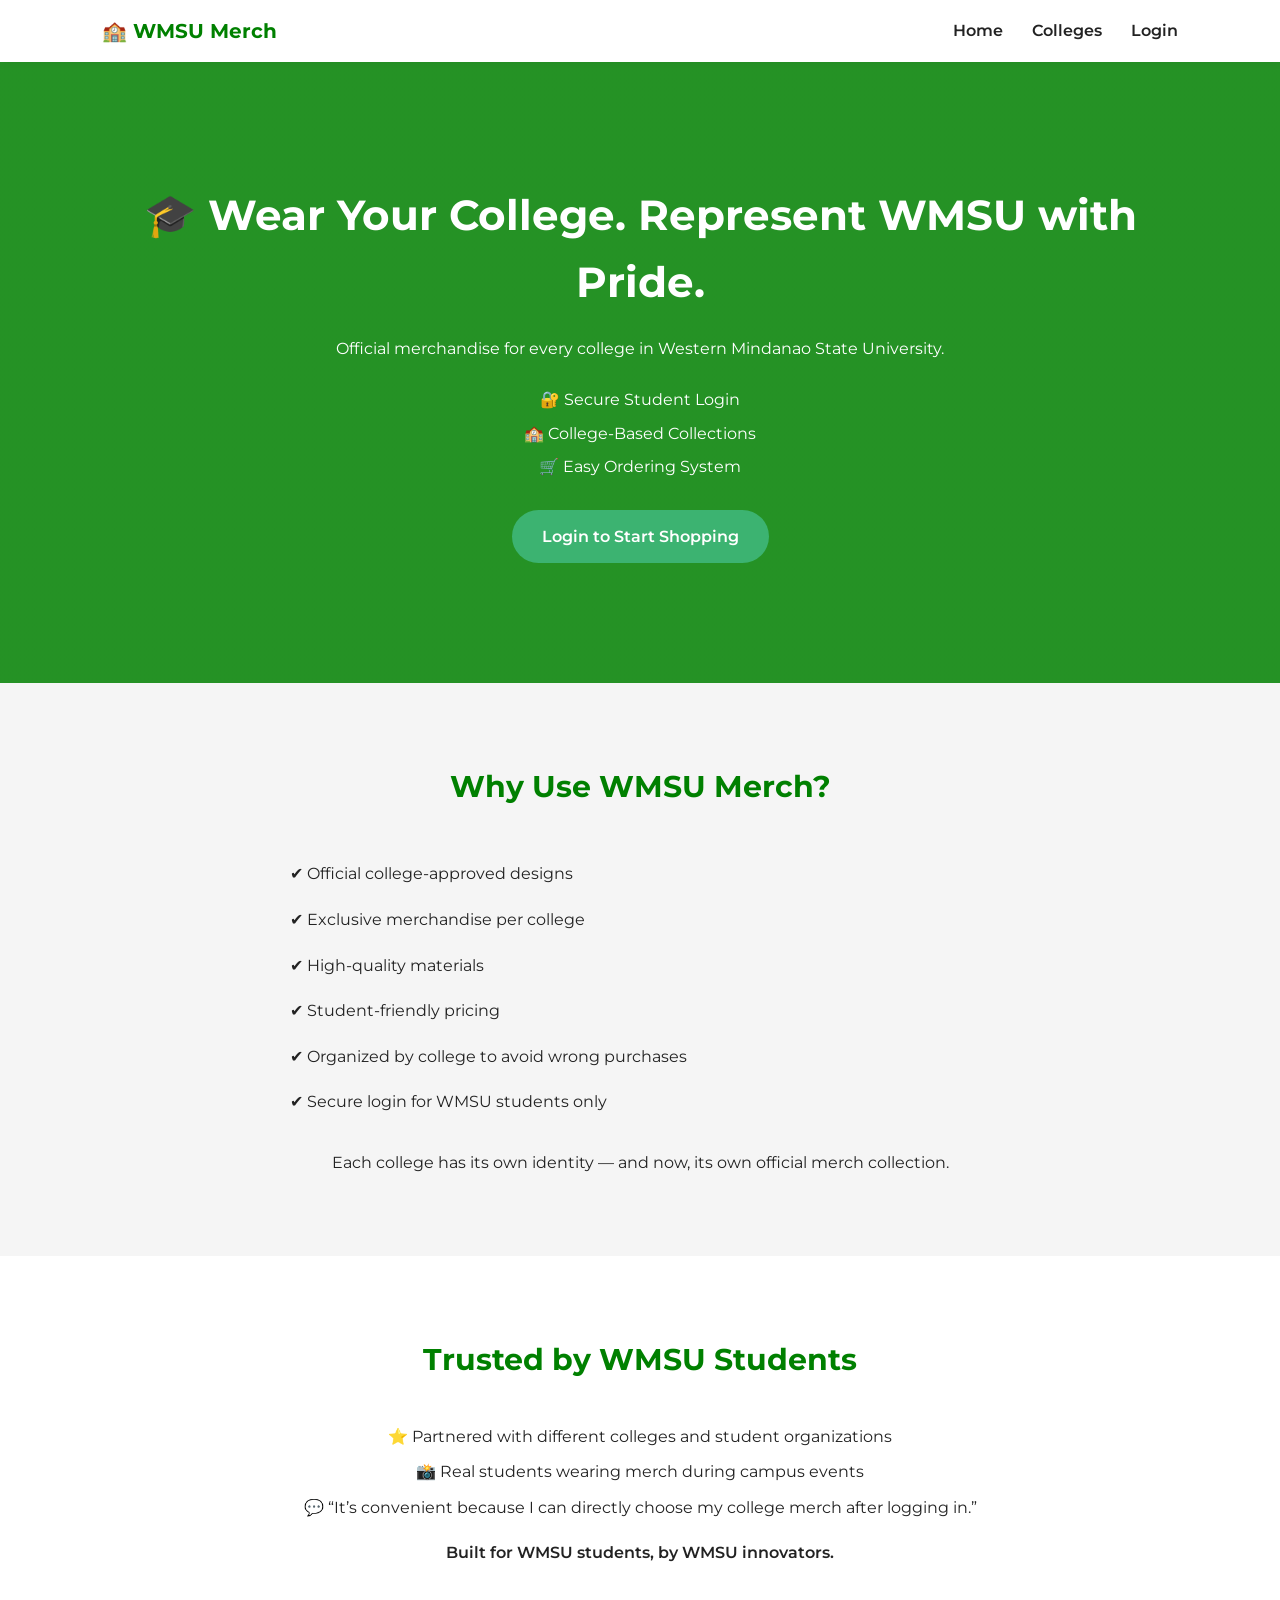
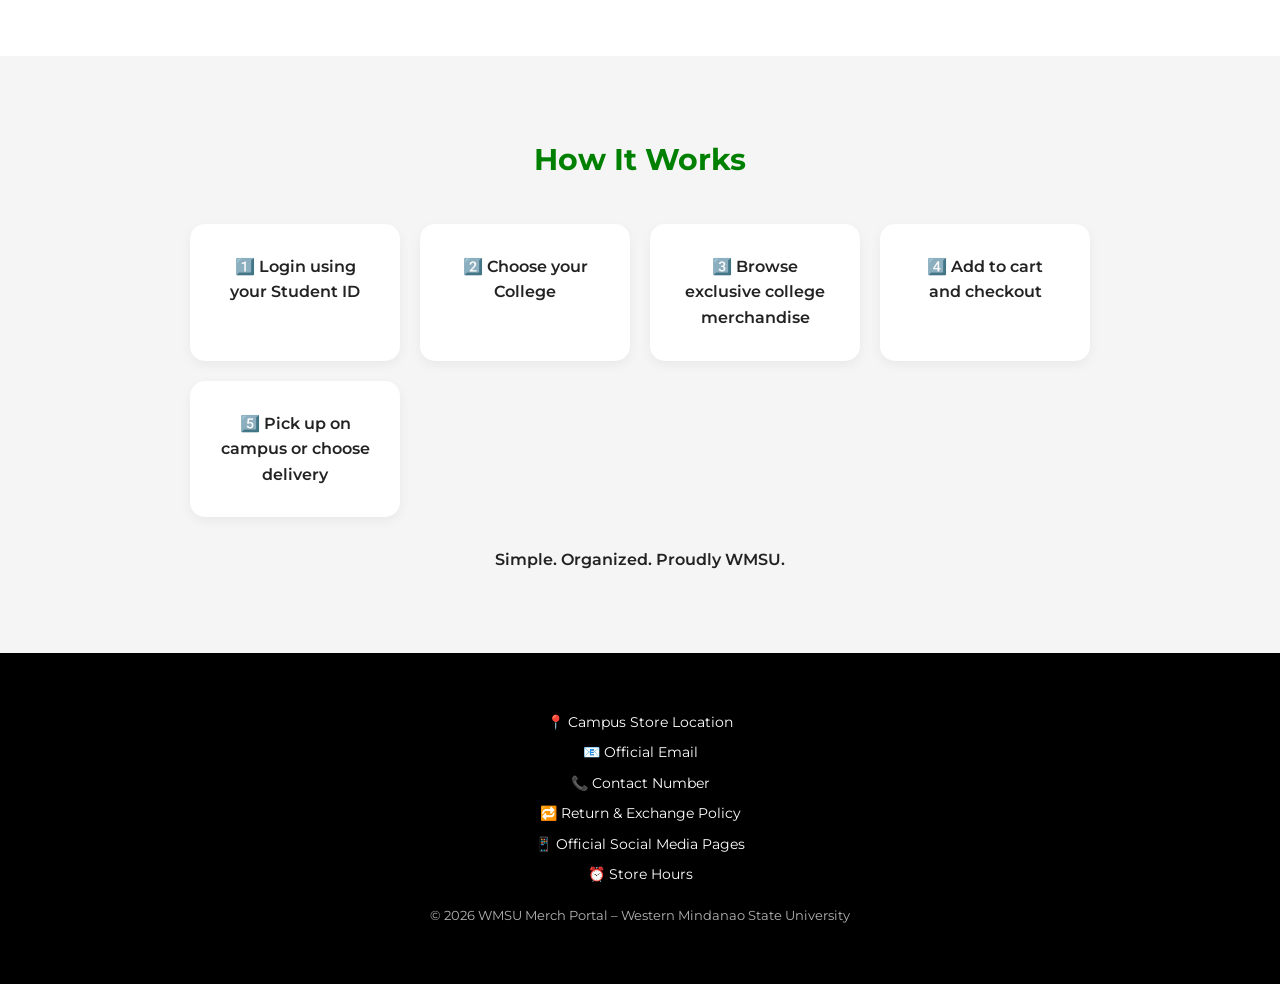
==== index.html @ 0f34c9a5 "update" ====
<!DOCTYPE html>
<html lang="en">
<head>
<meta charset="UTF-8">
<meta name="viewport" content="width=device-width, initial-scale=1.0">
<title>WMSU Merch – Official College Merchandise Portal</title>

<link href="https://fonts.googleapis.com/css2?family=Montserrat:wght@400;600;700&display=swap" rel="stylesheet">
<link rel="stylesheet" href="style.css">
<script src="script.js" defer></script>
</head>

<body>

<!-- NAVIGATION -->
<nav>
    <h1>🏫 WMSU Merch</h1>
    <div>
        <a href="#">Home</a>
        <a href="#">Colleges</a>
        <a onclick="openLogin()">Login</a>
    </div>
</nav>

<!-- HERO -->
<section class="hero">
    <h2>🎓 Wear Your College. Represent WMSU with Pride.</h2>
    <p>Official merchandise for every college in Western Mindanao State University.</p>

    <ul>
        <li>🔐 Secure Student Login</li>
        <li>🏫 College-Based Collections</li>
        <li>🛒 Easy Ordering System</li>
    </ul>

    <a class="btn" onclick="openLogin()">Login to Start Shopping</a>
</section>

<!-- BENEFITS -->
<section class="benefits">
    <h3>Why Use WMSU Merch?</h3>
    <ul>
        <li>✔ Official college-approved designs</li>
        <li>✔ Exclusive merchandise per college</li>
        <li>✔ High-quality materials</li>
        <li>✔ Student-friendly pricing</li>
        <li>✔ Organized by college to avoid wrong purchases</li>
        <li>✔ Secure login for WMSU students only</li>
    </ul>
    <p style="margin-top:25px;">
        Each college has its own identity — and now, its own official merch collection.
    </p>
</section>

<!-- PROOF -->
<section class="proof">
    <h3>Trusted by WMSU Students</h3>
    <p>⭐ Partnered with different colleges and student organizations</p>
    <p>📸 Real students wearing merch during campus events</p>
    <p>💬 “It’s convenient because I can directly choose my college merch after logging in.”</p>
    <p style="margin-top:20px;font-weight:600;">
        Built for WMSU students, by WMSU innovators.
    </p>
</section>

<!-- HOW IT WORKS -->
<section>
    <h3>How It Works</h3>
    <div class="steps">
        <div class="step-box">1️⃣ Login using your Student ID</div>
        <div class="step-box">2️⃣ Choose your College</div>
        <div class="step-box">3️⃣ Browse exclusive college merchandise</div>
        <div class="step-box">4️⃣ Add to cart and checkout</div>
        <div class="step-box">5️⃣ Pick up on campus or choose delivery</div>
    </div>
    <p style="margin-top:30px;font-weight:600;">Simple. Organized. Proudly WMSU.</p>
</section>

<!-- FOOTER -->
<footer>
    <p>📍 Campus Store Location</p>
    <p>📧 Official Email</p>
    <p>📞 Contact Number</p>
    <p>🔁 Return & Exchange Policy</p>
    <p>📱 Official Social Media Pages</p>
    <p>⏰ Store Hours</p>

    <p class="copyright">
        © 2026 WMSU Merch Portal – Western Mindanao State University
    </p>
</footer>

<!-- LOGIN MODAL -->
<div id="loginModal" class="modal">
    <div class="modal-content">
        <span class="close" onclick="closeLogin()">&times;</span>
        <h3>Student Login</h3>
        <label for="studentId">Student ID:</label>
        <input type="text" id="studentId" placeholder="Enter your Student ID">
        <label for="college">Select College:</label>
        <select id="college">
            <option value="">--Choose your College--</option>
            <option value="College of Science">College of Science</option>
            <option value="College of Engineering">College of Engineering</option>
            <option value="College of Education">College of Education</option>
            <option value="College of Arts">College of Arts</option>
            <option value="College of Law">College of Law</option>
        </select>
        <div class="error" id="loginError"></div>
        <button onclick="login()">Login</button>
    </div>
</div>

</body>
</html>
---- style.css ----
:root{
--primary:green;
--secondary:mediumseagreen;
--dark:#222;
--light:whitesmoke;
--white:white;
}

*{margin:0;padding:0;box-sizing:border-box;font-family:'Montserrat',sans-serif}
body{background:var(--light);color:var(--dark);line-height:1.6}

nav{
background:var(--white);
padding:15px 8%;
display:flex;
justify-content:space-between;
align-items:center;
box-shadow:0 2px 8px rgba(0,0,0,.05);
position:sticky;top:0;z-index:1000
}

nav h1{color:var(--primary);font-size:20px}
nav a{margin-left:25px;text-decoration:none;color:var(--dark);font-weight:600;cursor:pointer}
nav a:hover{color:var(--primary)}

.hero{
background:linear-gradient(rgba(0,128,0,.85),rgba(0,128,0,.85)),url('https://images.unsplash.com/photo-1523240795612-9a054b0db644');
background-size:cover;background-position:center;
color:var(--white);text-align:center;padding:120px 8%
}

.hero h2{font-size:42px;margin-bottom:20px}
.hero p{margin-bottom:25px}
.hero ul{list-style:none;margin-bottom:30px}
.hero li{margin:8px 0}

.btn{
display:inline-block;
padding:14px 30px;
background:var(--secondary);
color:white;
text-decoration:none;
font-weight:600;
border-radius:30px;
transition:.3s
}
.btn:hover{background:seagreen;transform:translateY(-3px)}

section{padding:80px 8%;text-align:center}
section h3{font-size:30px;margin-bottom:40px;color:var(--primary)}

.benefits ul{list-style:none;max-width:700px;margin:auto;text-align:left}
.benefits li{padding:10px 0}

.proof{background:var(--white)}
.proof p{max-width:700px;margin:10px auto}

.steps{
display:grid;
grid-template-columns:repeat(auto-fit,minmax(200px,1fr));
gap:20px;
max-width:900px;
margin:auto
}
.step-box{
background:white;
padding:30px;
border-radius:15px;
box-shadow:0 4px 12px rgba(0,0,0,.05);
font-weight:600
}

footer{
background:black;
color:white;
padding:50px 8%;
text-align:center
}
footer p{margin:8px 0;font-size:14px}
.copyright{margin-top:20px;font-size:13px;opacity:.7}

.modal{
display:none;
position:fixed;
inset:0;
background:rgba(0,0,0,.6);
z-index:2000
}
.modal-content{
background:white;
margin:10% auto;
padding:30px;
border-radius:15px;
max-width:400px;
position:relative
}
.close{
position:absolute;
right:20px;top:15px;
font-size:25px;
cursor:pointer
}
.modal-content input,.modal-content select{
width:100%;
padding:12px 10px;
margin:10px 0 20px;
border-radius:8px;
border:1px solid lightgray
}
.modal-content button{
width:100%;
padding:14px;
background:var(--primary);
color:white;
border:none;
border-radius:10px;
cursor:pointer;
transition:.3s
}
.modal-content button:hover{background:darkgreen}
.error{color:red;font-size:14px;margin:-15px 0 10px}
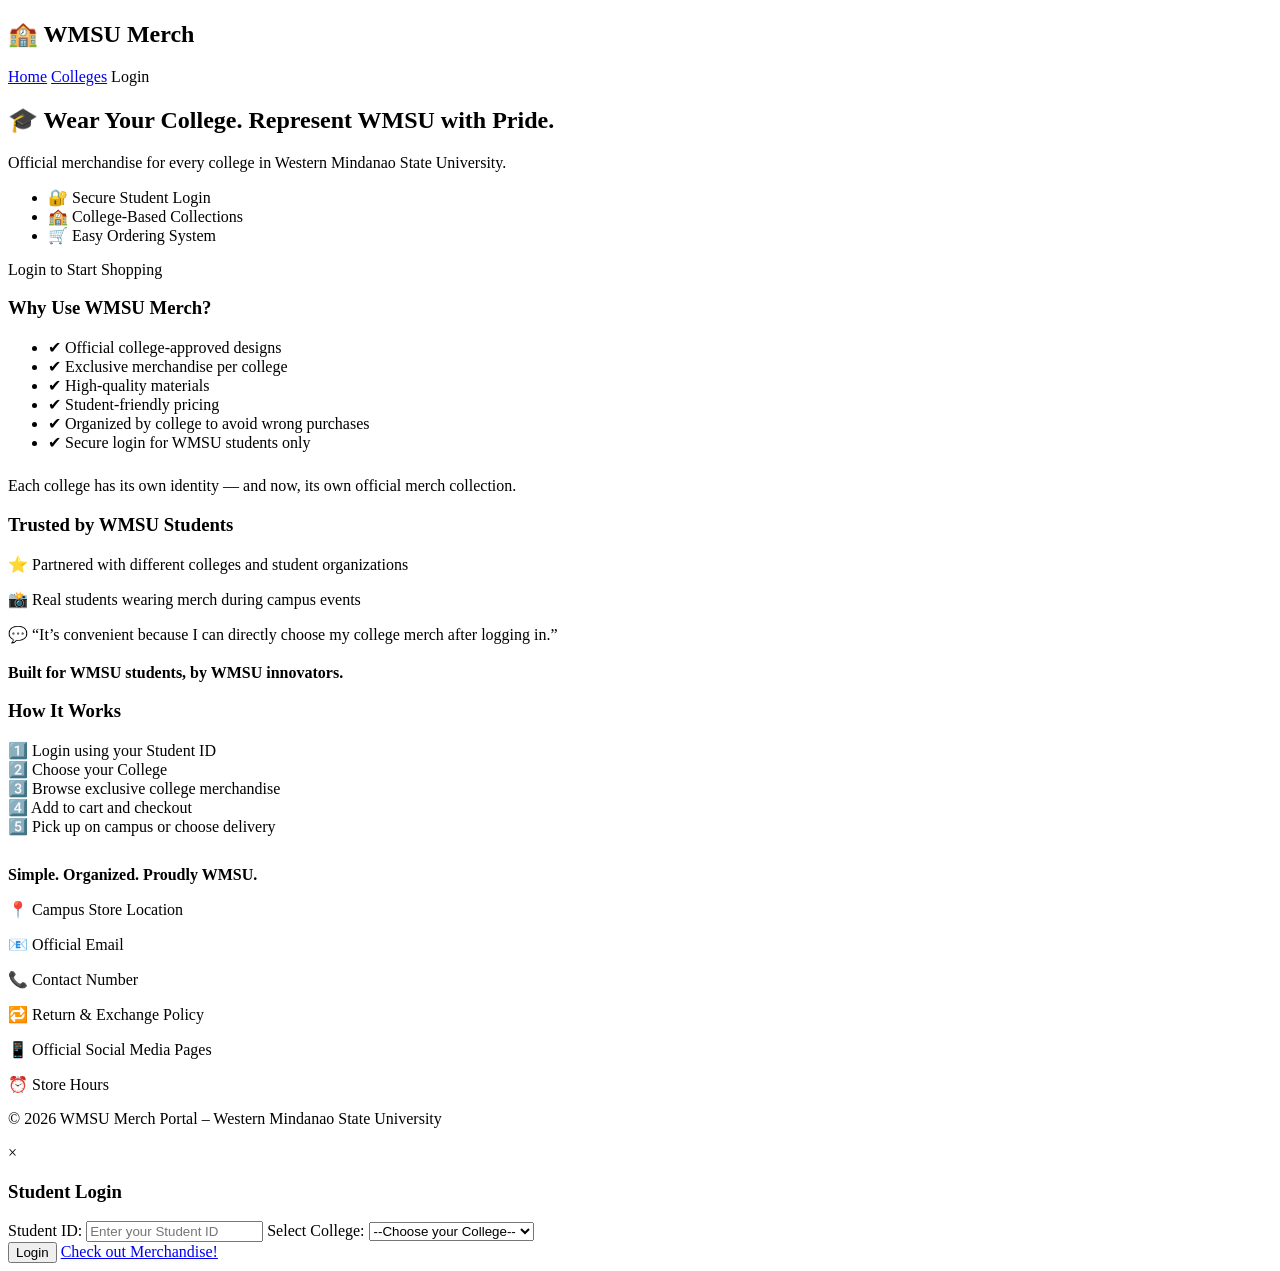
==== commit 8001d754: "replaced index.html code" ====
--- a/index.html
+++ b/index.html
@@ -1,115 +1,146 @@
-<!DOCTYPE html>
-<html lang="en">
-<head>
-<meta charset="UTF-8">
-<meta name="viewport" content="width=device-width, initial-scale=1.0">
-<title>WMSU Merch – Official College Merchandise Portal</title>
-
-<link href="https://fonts.googleapis.com/css2?family=Montserrat:wght@400;600;700&display=swap" rel="stylesheet">
-<link rel="stylesheet" href="style.css">
-<script src="script.js" defer></script>
-</head>
-
-<body>
-
-<!-- NAVIGATION -->
-<nav>
-    <h1>🏫 WMSU Merch</h1>
-    <div>
-        <a href="#">Home</a>
-        <a href="#">Colleges</a>
-        <a onclick="openLogin()">Login</a>
-    </div>
-</nav>
-
-<!-- HERO -->
-<section class="hero">
-    <h2>🎓 Wear Your College. Represent WMSU with Pride.</h2>
-    <p>Official merchandise for every college in Western Mindanao State University.</p>
-
-    <ul>
-        <li>🔐 Secure Student Login</li>
-        <li>🏫 College-Based Collections</li>
-        <li>🛒 Easy Ordering System</li>
-    </ul>
-
-    <a class="btn" onclick="openLogin()">Login to Start Shopping</a>
-</section>
-
-<!-- BENEFITS -->
-<section class="benefits">
-    <h3>Why Use WMSU Merch?</h3>
-    <ul>
-        <li>✔ Official college-approved designs</li>
-        <li>✔ Exclusive merchandise per college</li>
-        <li>✔ High-quality materials</li>
-        <li>✔ Student-friendly pricing</li>
-        <li>✔ Organized by college to avoid wrong purchases</li>
-        <li>✔ Secure login for WMSU students only</li>
-    </ul>
-    <p style="margin-top:25px;">
-        Each college has its own identity — and now, its own official merch collection.
-    </p>
-</section>
-
-<!-- PROOF -->
-<section class="proof">
-    <h3>Trusted by WMSU Students</h3>
-    <p>⭐ Partnered with different colleges and student organizations</p>
-    <p>📸 Real students wearing merch during campus events</p>
-    <p>💬 “It’s convenient because I can directly choose my college merch after logging in.”</p>
-    <p style="margin-top:20px;font-weight:600;">
-        Built for WMSU students, by WMSU innovators.
-    </p>
-</section>
-
-<!-- HOW IT WORKS -->
-<section>
-    <h3>How It Works</h3>
-    <div class="steps">
-        <div class="step-box">1️⃣ Login using your Student ID</div>
-        <div class="step-box">2️⃣ Choose your College</div>
-        <div class="step-box">3️⃣ Browse exclusive college merchandise</div>
-        <div class="step-box">4️⃣ Add to cart and checkout</div>
-        <div class="step-box">5️⃣ Pick up on campus or choose delivery</div>
-    </div>
-    <p style="margin-top:30px;font-weight:600;">Simple. Organized. Proudly WMSU.</p>
-</section>
-
-<!-- FOOTER -->
-<footer>
-    <p>📍 Campus Store Location</p>
-    <p>📧 Official Email</p>
-    <p>📞 Contact Number</p>
-    <p>🔁 Return & Exchange Policy</p>
-    <p>📱 Official Social Media Pages</p>
-    <p>⏰ Store Hours</p>
-
-    <p class="copyright">
-        © 2026 WMSU Merch Portal – Western Mindanao State University
-    </p>
-</footer>
-
-<!-- LOGIN MODAL -->
-<div id="loginModal" class="modal">
-    <div class="modal-content">
-        <span class="close" onclick="closeLogin()">&times;</span>
-        <h3>Student Login</h3>
-        <label for="studentId">Student ID:</label>
-        <input type="text" id="studentId" placeholder="Enter your Student ID">
-        <label for="college">Select College:</label>
-        <select id="college">
-            <option value="">--Choose your College--</option>
-            <option value="College of Science">College of Science</option>
-            <option value="College of Engineering">College of Engineering</option>
-            <option value="College of Education">College of Education</option>
-            <option value="College of Arts">College of Arts</option>
-            <option value="College of Law">College of Law</option>
-        </select>
-        <div class="error" id="loginError"></div>
-        <button onclick="login()">Login</button>
-    </div>
-</div>
-
-</body>
+<!DOCTYPE html>
+<html lang="en">
+<head>
+<meta charset="UTF-8">
+<meta name="viewport" content="width=device-width, initial-scale=1.0">
+<title>WMSU Merch – Official College Merchandise Portal</title>
+
+<link href="https://fonts.googleapis.com/css2?family=Montserrat:wght@400;600;700&display=swap" rel="stylesheet">
+<link rel="stylesheet" href="styles/style.css">
+</head>
+<body>
+
+<!-- NAVIGATION -->
+<nav>
+    <h1>🏫 WMSU Merch</h1>
+    <div>
+        <a href="#">Home</a>
+        <a href="#">Colleges</a>
+        <a onclick="openLogin()">Login</a>
+    </div>
+</nav>
+
+<!-- HERO -->
+<section class="hero">
+    <h2>🎓 Wear Your College. Represent WMSU with Pride.</h2>
+    <p>Official merchandise for every college in Western Mindanao State University.</p>
+
+    <ul>
+        <li>🔐 Secure Student Login</li>
+        <li>🏫 College-Based Collections</li>
+        <li>🛒 Easy Ordering System</li>
+    </ul>
+
+    <a class="btn" onclick="openLogin()">Login to Start Shopping</a>
+</section>
+
+<!-- BENEFITS -->
+<section class="benefits">
+    <h3>Why Use WMSU Merch?</h3>
+    <ul>
+        <li>✔ Official college-approved designs</li>
+        <li>✔ Exclusive merchandise per college</li>
+        <li>✔ High-quality materials</li>
+        <li>✔ Student-friendly pricing</li>
+        <li>✔ Organized by college to avoid wrong purchases</li>
+        <li>✔ Secure login for WMSU students only</li>
+    </ul>
+    <p style="margin-top:25px;">
+        Each college has its own identity — and now, its own official merch collection.
+    </p>
+</section>
+
+<!-- PROOF -->
+<section class="proof">
+    <h3>Trusted by WMSU Students</h3>
+    <p>⭐ Partnered with different colleges and student organizations</p>
+    <p>📸 Real students wearing merch during campus events</p>
+    <p>💬 “It’s convenient because I can directly choose my college merch after logging in.”</p>
+    <p style="margin-top:20px;font-weight:600;">
+        Built for WMSU students, by WMSU innovators.
+    </p>
+</section>
+
+<!-- HOW IT WORKS -->
+<section>
+    <h3>How It Works</h3>
+    <div class="steps">
+        <div class="step-box">1️⃣ Login using your Student ID</div>
+        <div class="step-box">2️⃣ Choose your College</div>
+        <div class="step-box">3️⃣ Browse exclusive college merchandise</div>
+        <div class="step-box">4️⃣ Add to cart and checkout</div>
+        <div class="step-box">5️⃣ Pick up on campus or choose delivery</div>
+    </div>
+    <p style="margin-top:30px;font-weight:600;">Simple. Organized. Proudly WMSU.</p>
+</section>
+
+<!-- FOOTER -->
+<footer>
+    <p>📍 Campus Store Location</p>
+    <p>📧 Official Email</p>
+    <p>📞 Contact Number</p>
+    <p>🔁 Return & Exchange Policy</p>
+    <p>📱 Official Social Media Pages</p>
+    <p>⏰ Store Hours</p>
+
+    <p class="copyright">
+        © 2026 WMSU Merch Portal – Western Mindanao State University
+    </p>
+</footer>
+
+<!-- LOGIN MODAL -->
+<div id="loginModal" class="modal">
+    <div class="modal-content">
+        <span class="close" onclick="closeLogin()">&times;</span>
+        <h3>Student Login</h3>
+        <label for="studentId">Student ID:</label>
+        <input type="text" id="studentId" placeholder="Enter your Student ID">
+        <label for="college">Select College:</label>
+        <select id="college">
+            <option value="">--Choose your College--</option>
+            <option value="College of Science">College of Science</option>
+            <option value="College of Engineering">College of Engineering</option>
+            <option value="College of Education">College of Education</option>
+            <option value="College of Arts">College of Arts</option>
+            <option value="College of Law">College of Law</option>
+        </select>
+        <div class="error" id="loginError"></div>
+        <button type="button" onclick="login()">Login</button>
+        <a href="web.html" class="btn">Check out Merchandise!</a>
+    </div>
+</div>
+
+
+<script>
+function openLogin(){
+    document.getElementById('loginModal').style.display='block';
+}
+
+function closeLogin(){
+    document.getElementById('loginModal').style.display='none';
+}
+
+window.onclick = function(event){
+    if(event.target == document.getElementById('loginModal')){
+        closeLogin();
+    }
+}
+
+function login(){
+    var studentId = document.getElementById('studentId').value.trim();
+    var college = document.getElementById('college').value;
+    var errorDiv = document.getElementById('loginError');
+
+    if(studentId === '' || college === ''){
+        errorDiv.textContent = 'Please enter Student ID and select your college.';
+        return;
+    }
+
+    // For demo purposes: you can expand this for real authentication
+    alert('Welcome, ' + studentId + ' from ' + college + '! You are now logged in.');
+    closeLogin();
+}
+</script>
+
+</body>
 </html>
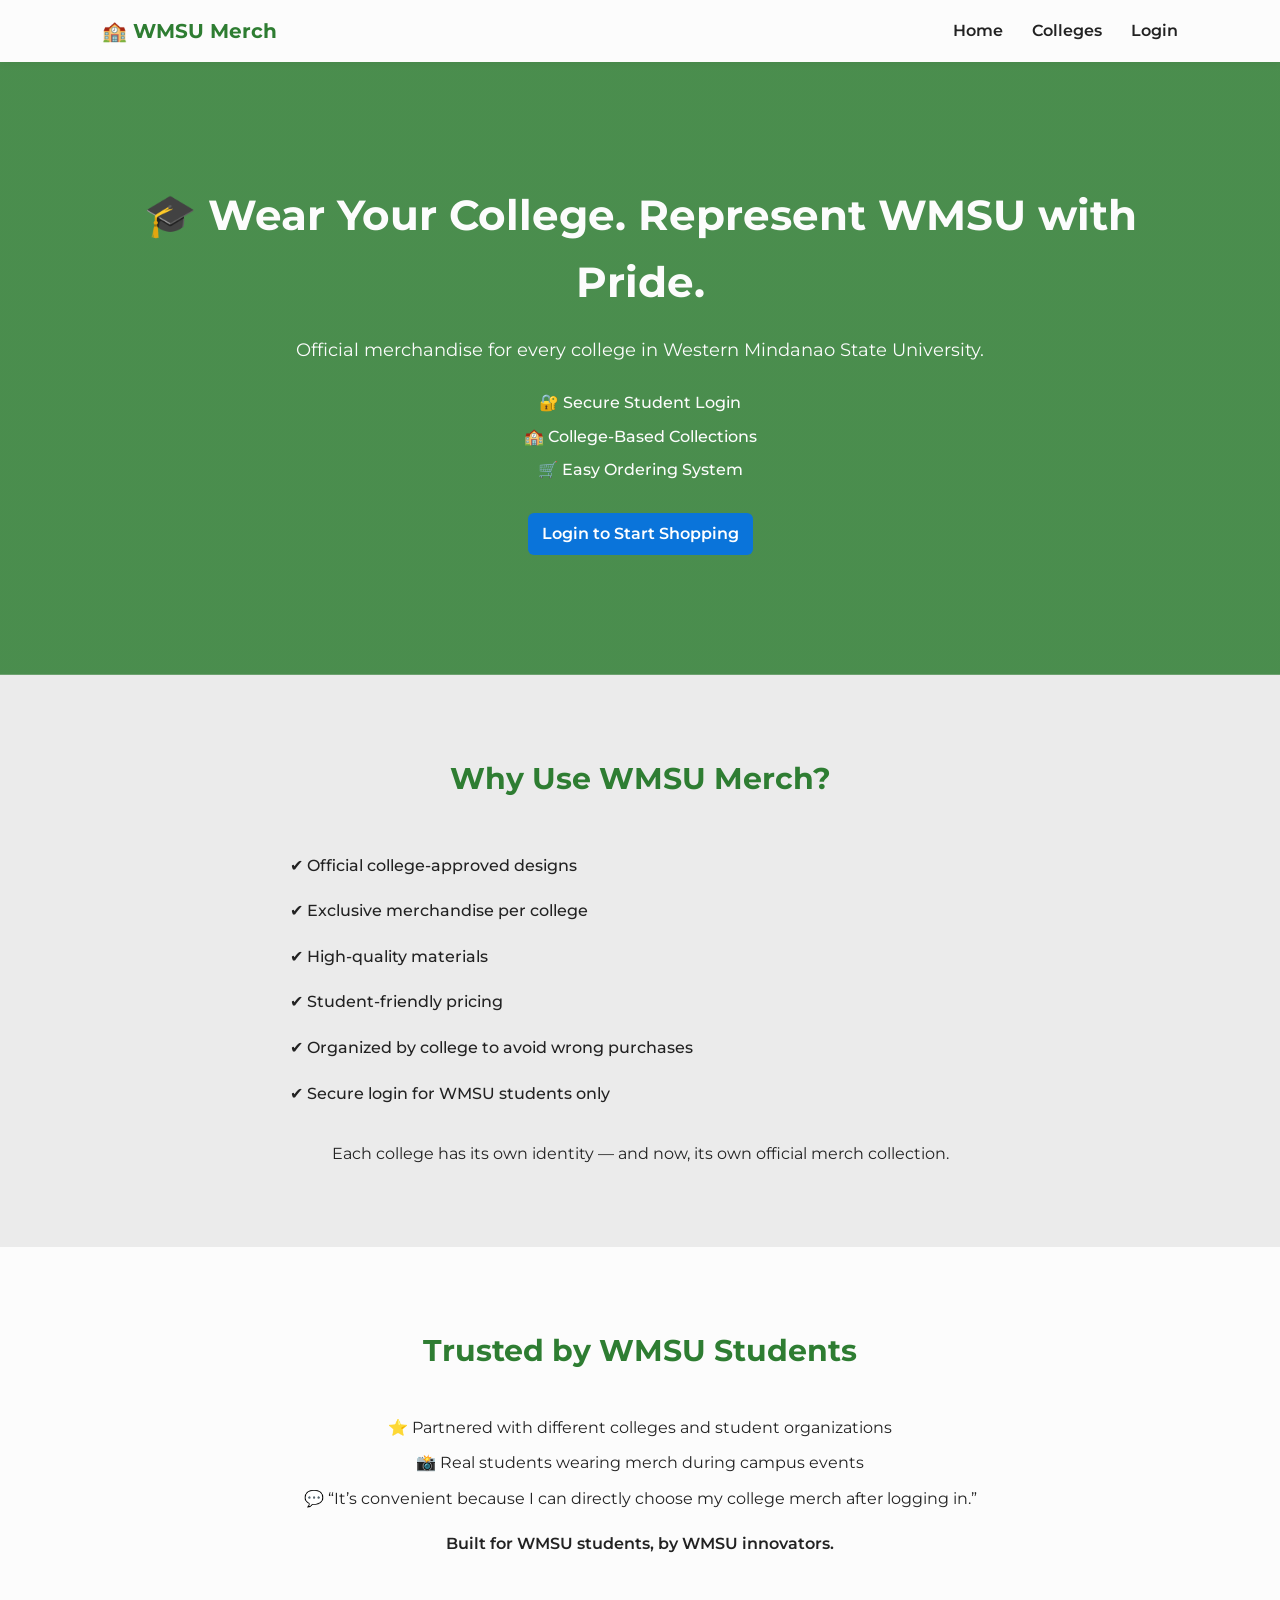
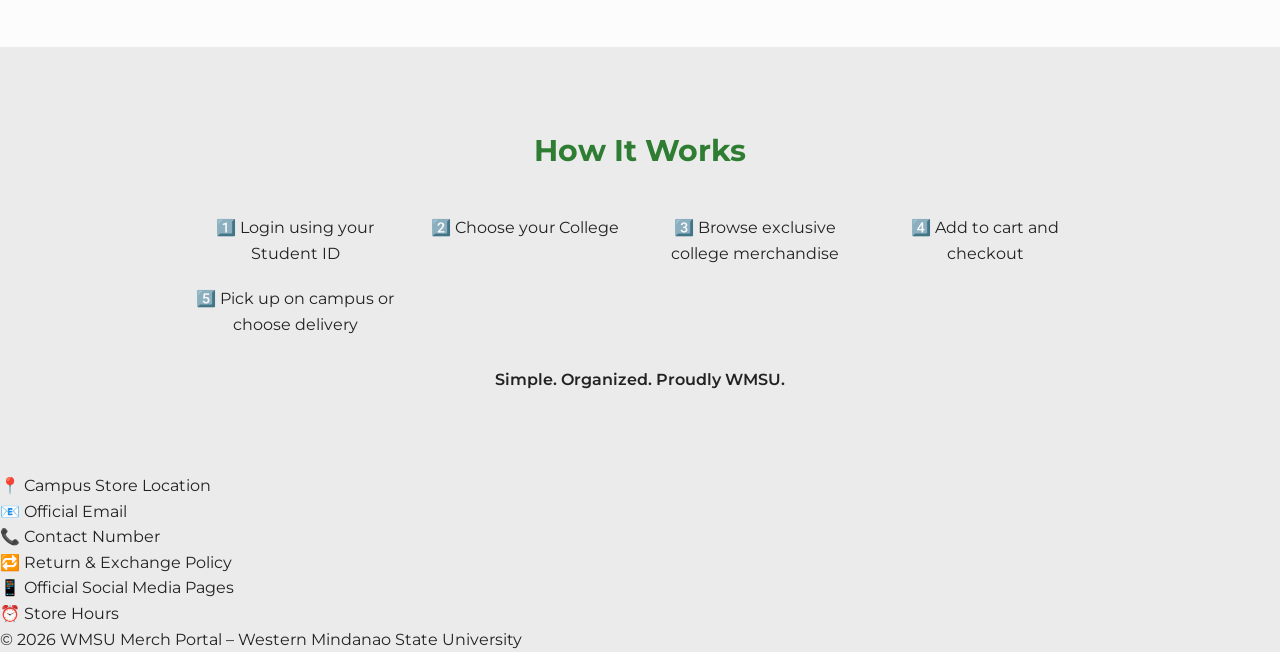
==== commit 3a0ea945: "changed files: index.html, web.html, failed.html, success.html, styles/style.css, styles/failed.css" ====
--- a/index.html
+++ b/index.html
@@ -10,7 +10,6 @@
 </head>
 <body>
 
-<!-- NAVIGATION -->
 <nav>
     <h1>🏫 WMSU Merch</h1>
     <div>
@@ -20,7 +19,6 @@
     </div>
 </nav>
 
-<!-- HERO -->
 <section class="hero">
     <h2>🎓 Wear Your College. Represent WMSU with Pride.</h2>
     <p>Official merchandise for every college in Western Mindanao State University.</p>
@@ -34,7 +32,6 @@
     <a class="btn" onclick="openLogin()">Login to Start Shopping</a>
 </section>
 
-<!-- BENEFITS -->
 <section class="benefits">
     <h3>Why Use WMSU Merch?</h3>
     <ul>
@@ -50,7 +47,6 @@
     </p>
 </section>
 
-<!-- PROOF -->
 <section class="proof">
     <h3>Trusted by WMSU Students</h3>
     <p>⭐ Partnered with different colleges and student organizations</p>
@@ -61,7 +57,6 @@
     </p>
 </section>
 
-<!-- HOW IT WORKS -->
 <section>
     <h3>How It Works</h3>
     <div class="steps">
@@ -74,7 +69,6 @@
     <p style="margin-top:30px;font-weight:600;">Simple. Organized. Proudly WMSU.</p>
 </section>
 
-<!-- FOOTER -->
 <footer>
     <p>📍 Campus Store Location</p>
     <p>📧 Official Email</p>
@@ -88,7 +82,6 @@
     </p>
 </footer>
 
-<!-- LOGIN MODAL -->
 <div id="loginModal" class="modal">
     <div class="modal-content">
         <span class="close" onclick="closeLogin()">&times;</span>
@@ -131,12 +124,17 @@
     var college = document.getElementById('college').value;
     var errorDiv = document.getElementById('loginError');
 
+    if (studentId.toLowerCase() === 'admin') {
+        errorDiv.textContent = '';
+        window.location.href = 'admin.html';
+        return;
+    }
+
     if(studentId === '' || college === ''){
         errorDiv.textContent = 'Please enter Student ID and select your college.';
         return;
     }
 
-    // For demo purposes: you can expand this for real authentication
     alert('Welcome, ' + studentId + ' from ' + college + '! You are now logged in.');
     closeLogin();
 }
--- a/styles/style.css
+++ b/styles/style.css
@@ -0,0 +1,250 @@
+:root{
+    --primary:#2E7D32;  
+    --secondary:#66BB6A;  
+    --dark:#222;
+    --light:#ebebeb;
+    --white:#fcfcfc;
+}
+    
+*{
+    margin:0;
+    padding:0;
+    box-sizing:border-box;
+    font-family:'Montserrat', sans-serif;
+}
+
+body{
+    background:var(--light);
+    color:var(--dark);
+    line-height:1.6;
+    margin: 0;
+    font-family: Arial, sans-serif;
+}
+
+nav{
+    background:var(--white);
+    padding:15px 8%;
+    display:flex;
+    justify-content:space-between;
+    align-items:center;
+    box-shadow:0 2px 8px rgba(0,0,0,0.05);
+    position:sticky;
+    top:0;
+    z-index:1000;
+}
+
+nav h1{
+    color:var(--primary);
+    font-size:20px;
+    font-weight:700;
+}
+
+nav a{
+    text-decoration:none;
+    color:var(--dark);
+    font-weight:600;
+    margin-left:25px;
+    cursor:pointer;
+}
+
+nav a:hover{
+    color:var(--primary);
+}
+
+.hero{
+    background:linear-gradient(rgba(46,125,50,0.85), rgba(46,125,50,0.85)), url('https://images.unsplash.com/photo-1523240795612-9a054b0db644');
+    background-size:cover;
+    background-position:center;
+    color:var(--white);
+    text-align:center;
+    padding:120px 8%;
+}
+
+.hero h2{
+    font-size:42px;
+    margin-bottom:20px;
+}
+
+.hero p{
+    font-size:18px;
+    margin-bottom:25px;
+}
+
+.hero ul{
+    list-style:none;
+    margin-bottom:30px;
+}
+
+.hero ul li{
+    margin:8px 0;
+    font-weight:500;
+}
+
+.btn{
+    display:inline-block;
+    padding:14px 30px;
+    background:var(--secondary);
+    color:var(--white);
+    text-decoration:none;
+    font-weight:600;
+    border-radius:30px;
+    transition:0.3s ease;
+}
+
+.btn:hover{
+    background:#57a05b;
+    transform:translateY(-3px);
+}
+
+section{
+    padding:80px 8%;
+    text-align:center;
+}
+
+section h3{
+    font-size:30px;
+    margin-bottom:40px;
+    color:var(--primary);
+}
+
+.benefits ul{
+    list-style:none;
+    max-width:700px;
+    margin:auto;
+    text-align:left;
+}
+
+.benefits ul li{
+    padding:10px 0;
+    font-weight:500;
+}
+
+.proof{
+    background:var(--white);
+}
+
+.proof p{
+    max-width:700px;
+    margin:10px auto;
+}
+
+.steps{
+    display:grid;
+    grid-template-columns:repeat(auto-fit,minmax(200px,1fr));
+    gap:20px;
+    max-width:900px;
+    margin:auto;
+}
+
+.hero h2, .hero p, .hero ul, .btn {
+    opacity: 0;
+    transform: translateY(30px);
+    animation: fadeUp 1s forwards;
+}
+
+.hero h2 { animation-delay: 0.2s; }
+.hero p { animation-delay: 0.4s; }
+.hero ul { animation-delay: 0.6s; }
+.btn { animation-delay: 0.8s; }
+
+@keyframes fadeUp {
+    to {
+        opacity: 1;
+        transform: translateY(0);
+    }
+}
+
+.benefits ul li, .proof p {
+    opacity: 0;
+    transform: translateY(20px);
+    animation: fadeUp 0.8s forwards;
+}
+
+.benefits ul li:nth-child(1) { animation-delay: 0.2s; }
+.benefits ul li:nth-child(2) { animation-delay: 0.3s; }
+.benefits ul li:nth-child(3) { animation-delay: 0.4s; }
+.benefits ul li:nth-child(4) { animation-delay: 0.5s; }
+.benefits ul li:nth-child(5) { animation-delay: 0.6s; }
+.benefits ul li:nth-child(6) { animation-delay: 0.7s; }
+
+/* STEPS HOVER EFFECT */
+.step-box {
+    transition: transform 0.3s ease, box-shadow 0.3s ease;
+}
+
+.step-box:hover {
+    transform: translateY(-10px);
+    box-shadow: 0 8px 20px rgba(0,0,0,0.15);
+}
+
+.btn {
+    transition: transform 0.3s ease, box-shadow 0.3s ease, background 0.3s ease;
+}
+
+.btn:hover {
+    transform: translateY(-3px) scale(1.05);
+    box-shadow: 0 8px 20px rgba(0,0,0,0.2);
+}
+
+.modal {
+    display: none;
+    position: fixed;
+    z-index: 1000;
+    left: 0;
+    top: 0;
+    width: 100%;
+    height: 100%;
+    overflow: auto;
+    background-color: rgba(0,0,0,0.5);
+    -webkit-backdrop-filter: blur(3px);
+    backdrop-filter: blur(3px);
+}
+
+.modal-content {
+    background-color: #fff;
+    margin: 6% auto;
+    border-radius: 8px;
+    padding: 18px;
+    width: 92%;
+    max-width: 420px;
+    box-shadow: 0 8px 24px rgba(0,0,0,0.2);
+    position: relative;
+}
+
+.close {
+    float: right;
+    font-size: 24px;
+    font-weight: 700;
+    cursor: pointer;
+    line-height: 1;
+}
+
+.modal-content input[type="text"],
+.modal-content select {
+    width: 100%;
+    padding: 8px 10px;
+    margin: 6px 0 12px 0;
+    box-sizing: border-box;
+    border: 1px solid #ccc;
+    border-radius: 4px;
+}
+
+.error {
+    color: #b00020;
+    min-height: 20px;
+    margin-bottom: 8px;
+}
+
+.btn, .modal-content button {
+    display: inline-block;
+    background: #0a74da;
+    color: #fff;
+    padding: 8px 14px;
+    text-decoration: none;
+    border-radius: 6px;
+    border: none;
+    cursor: pointer;
+    font-weight: 600;
+}
+
+.modal-content .btn { margin-left: 8px; }
